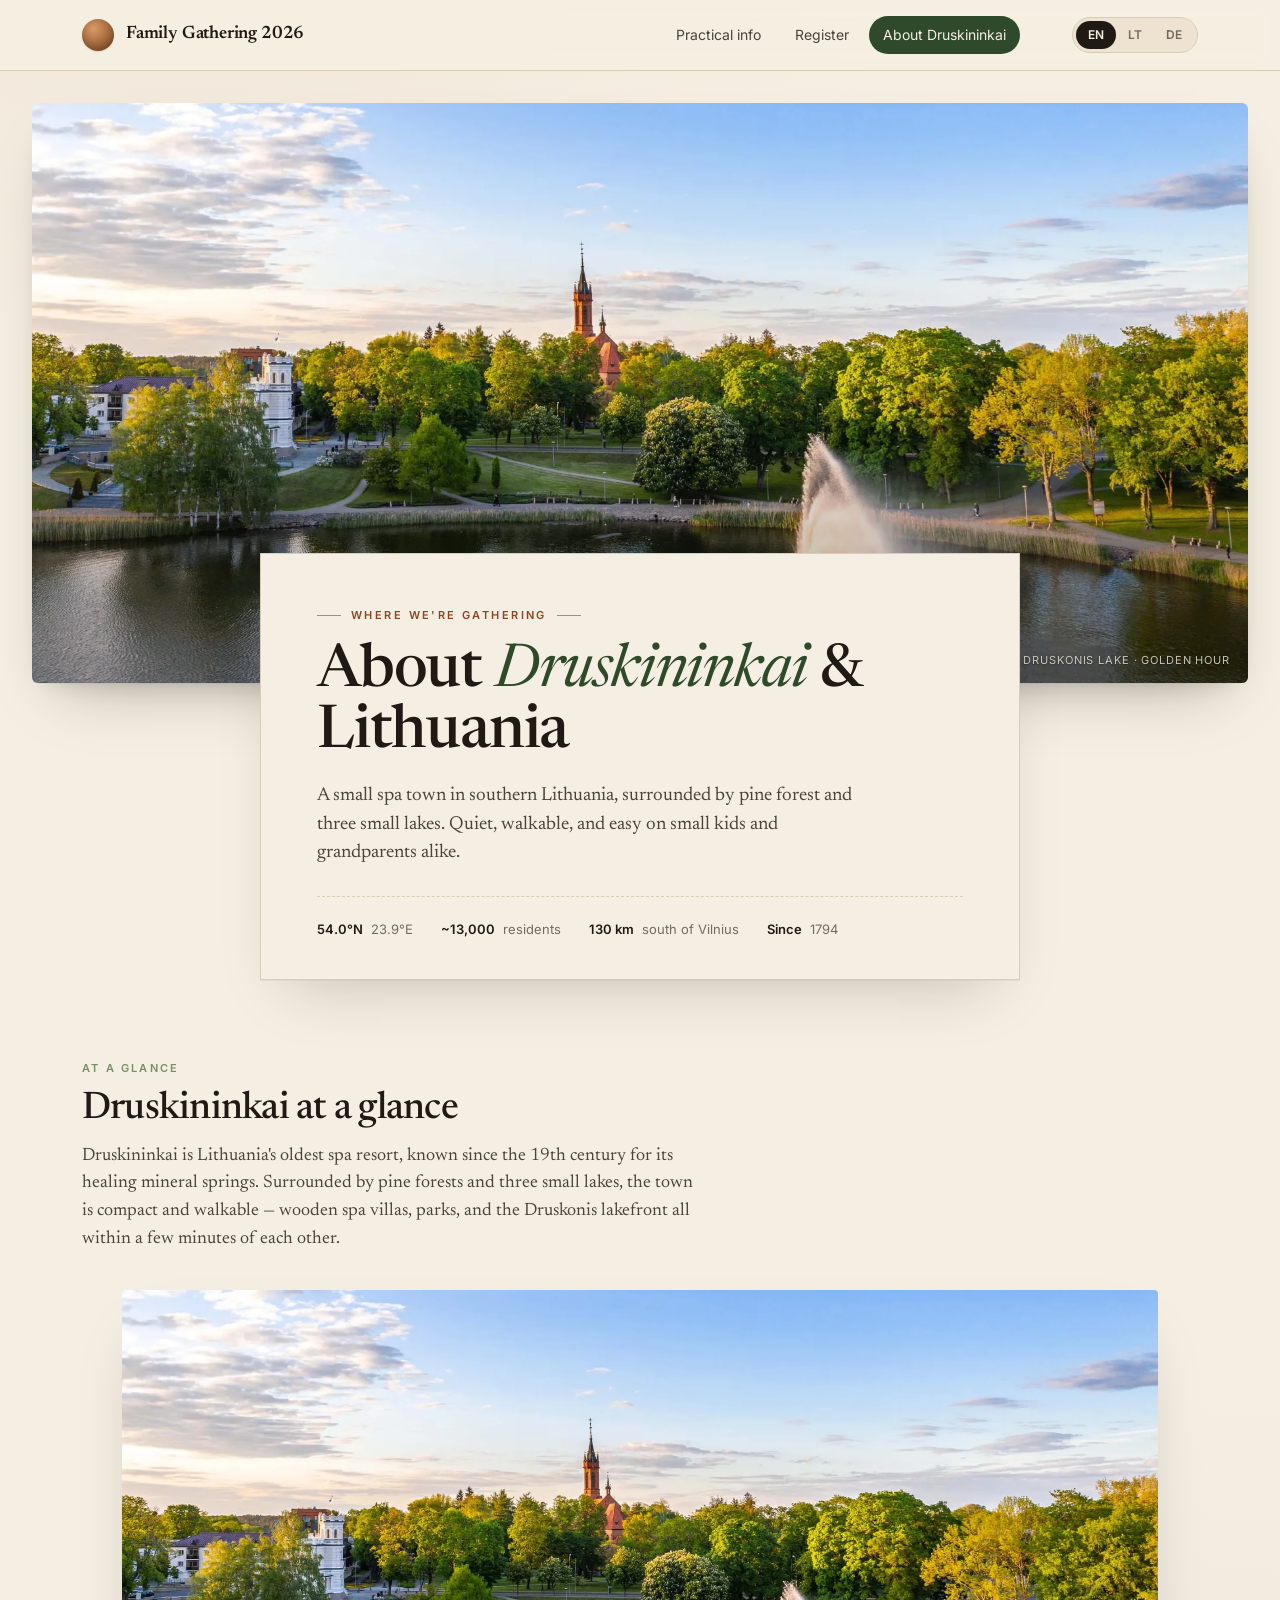
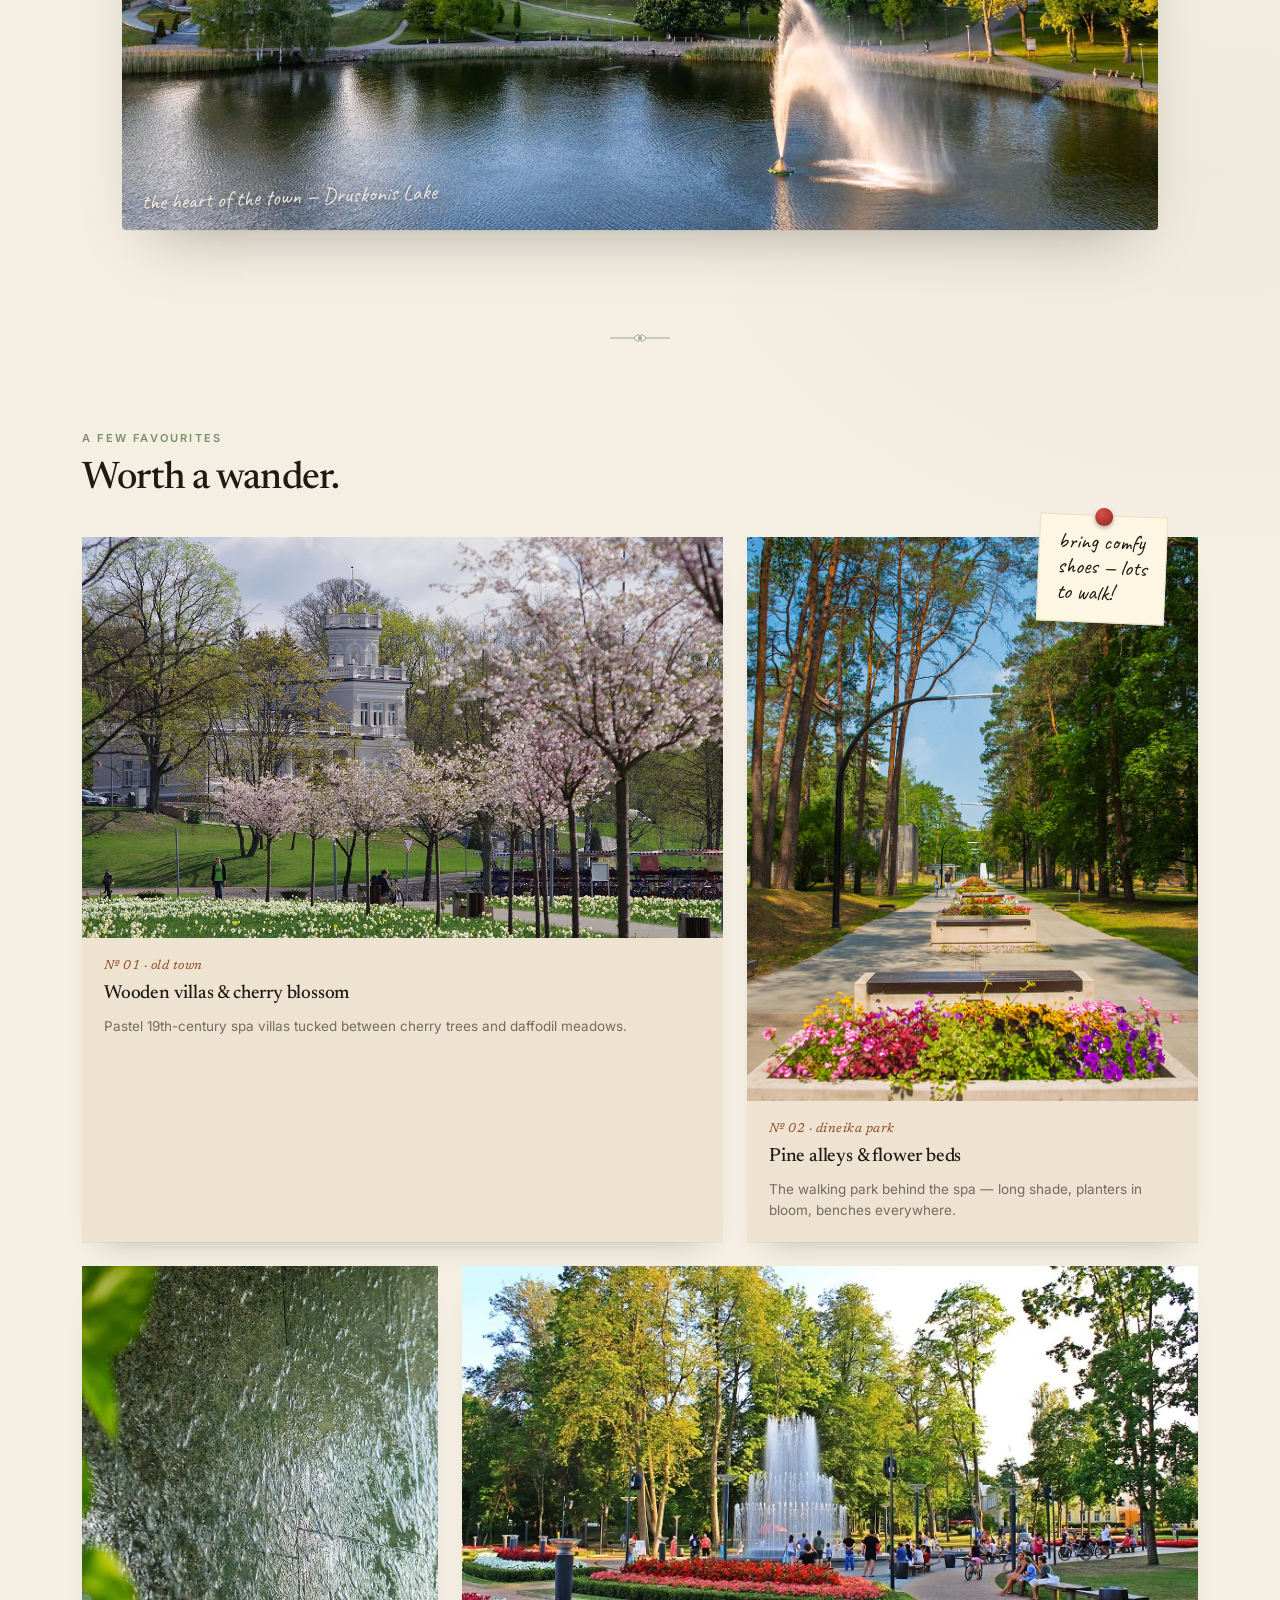
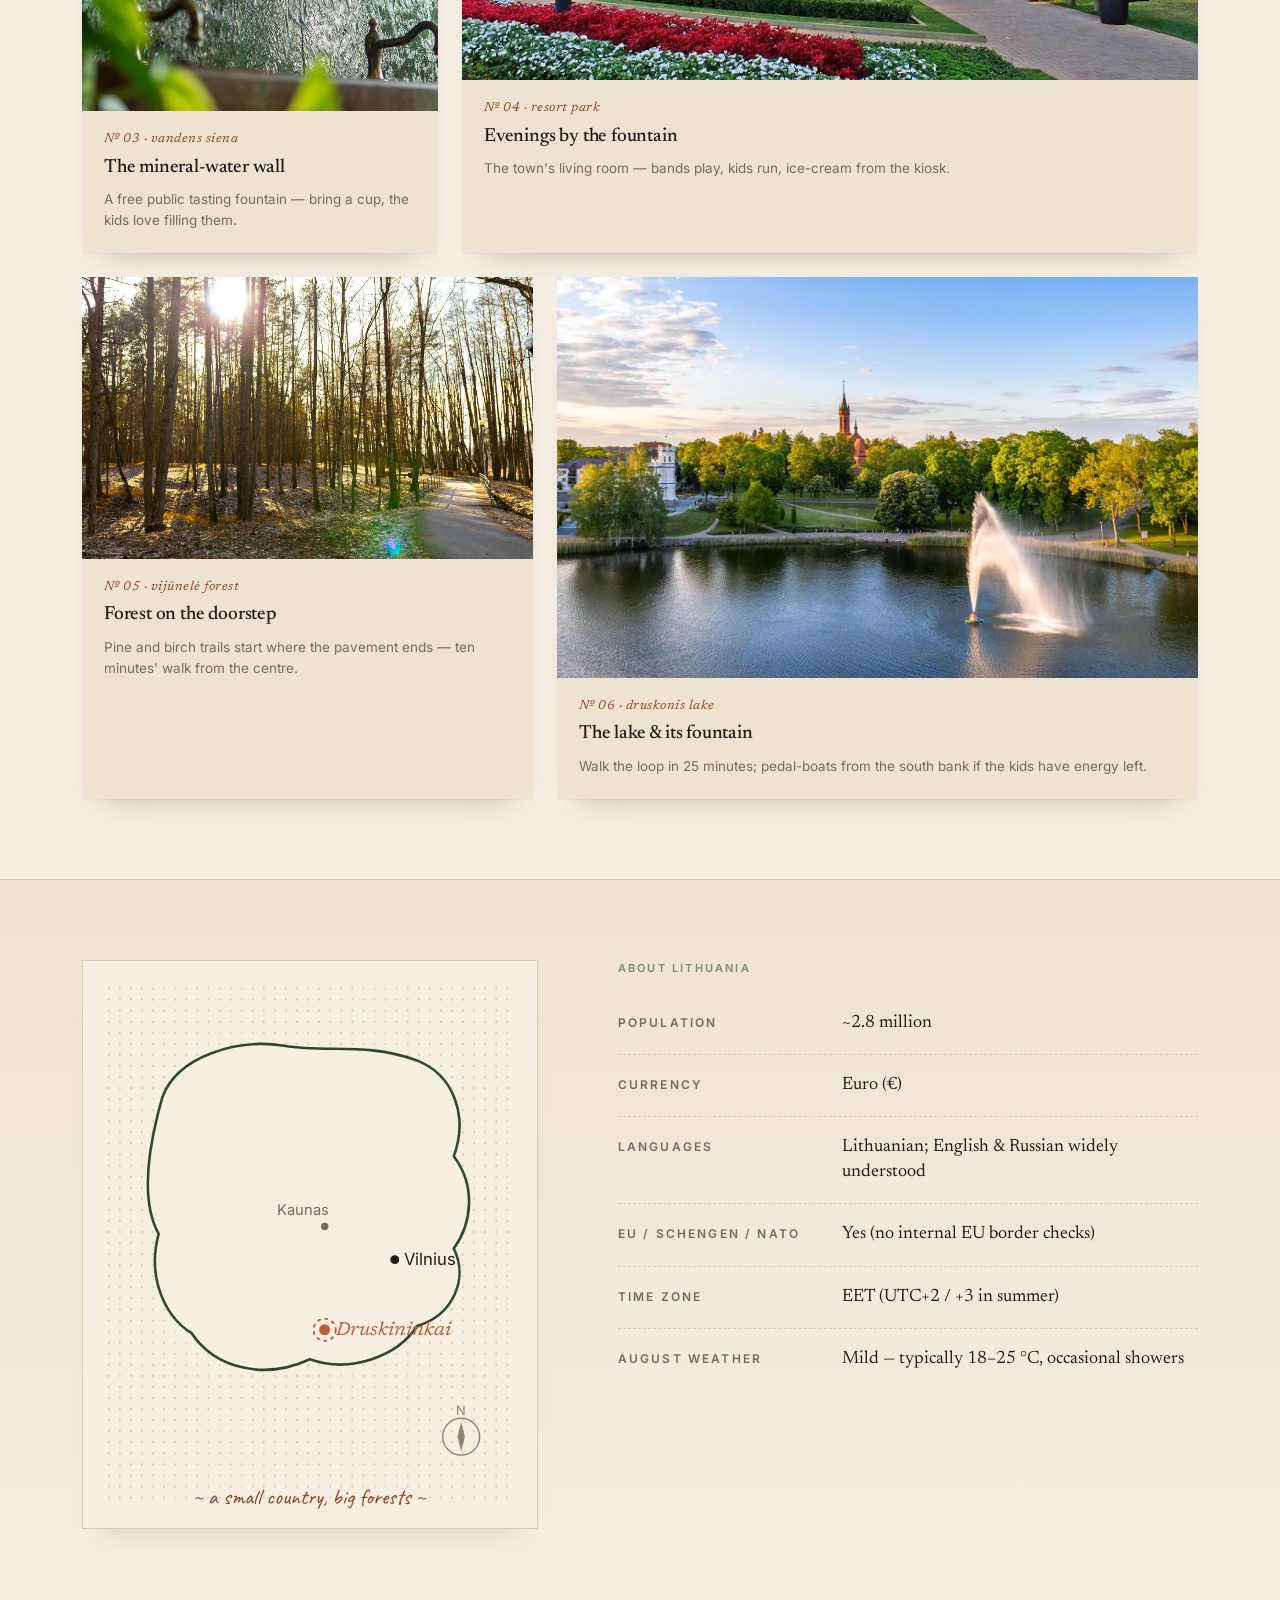
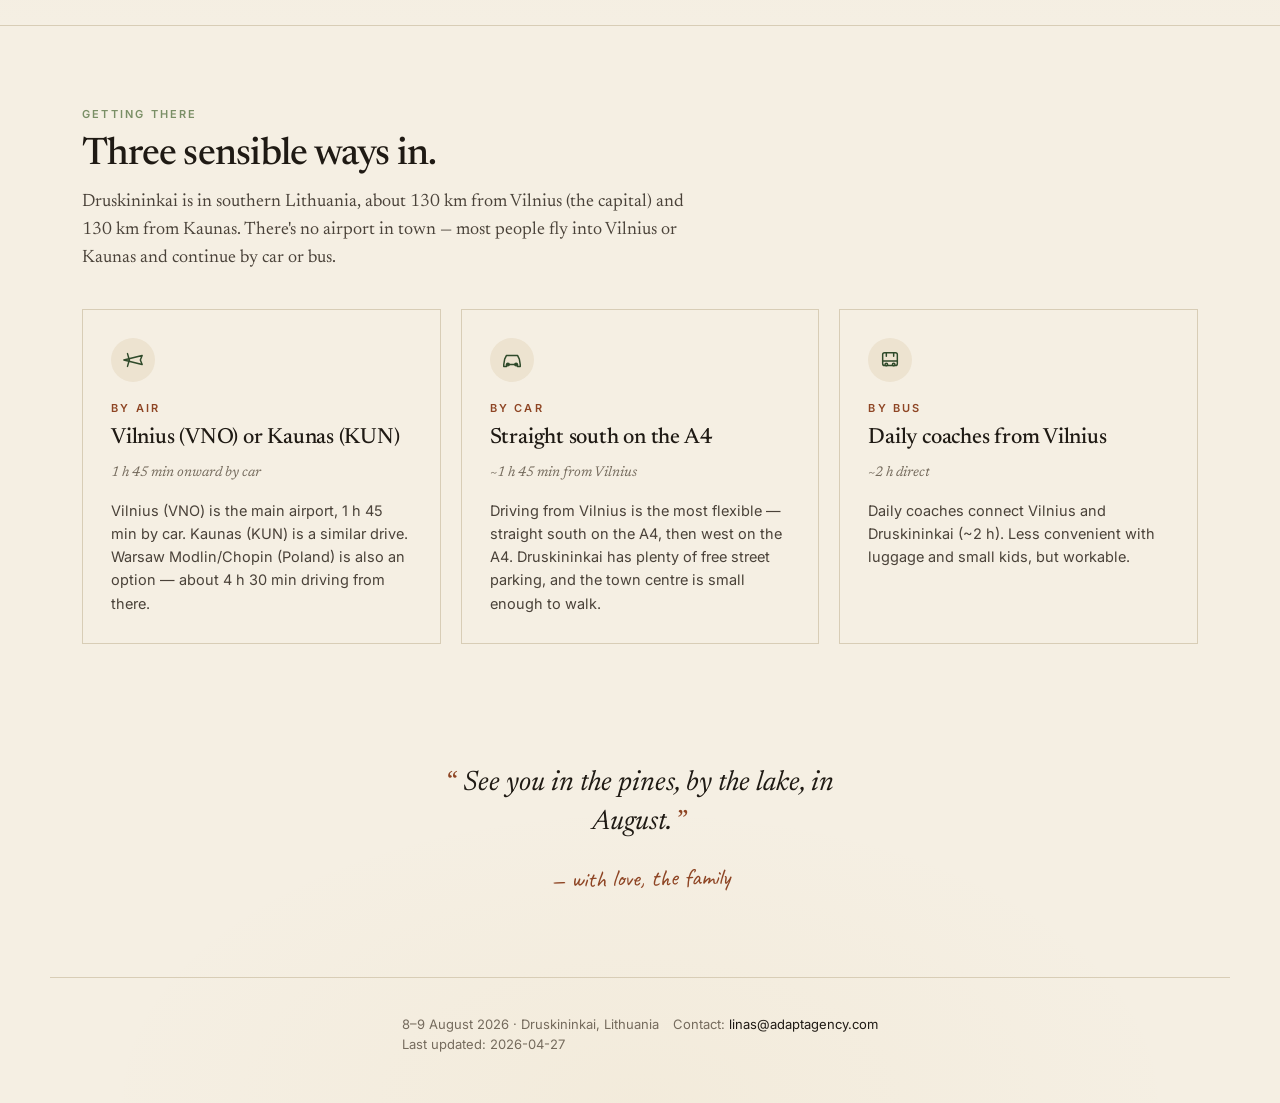
==== about.html @ 1685ef06 "Initial commit — Family Gathering 2026 site Static site for the Balke family gathering in Druskinink" ====
<!doctype html>
<html lang="en">
<head>
  <meta charset="utf-8" />
  <meta name="viewport" content="width=device-width, initial-scale=1, viewport-fit=cover" />
  <title data-i18n="about.hero.title">About Druskininkai · Family Gathering 2026</title>
  <link rel="preconnect" href="https://fonts.googleapis.com">
  <link rel="preconnect" href="https://fonts.gstatic.com" crossorigin>
  <link href="https://fonts.googleapis.com/css2?family=Newsreader:ital,opsz,wght@0,6..72,400;0,6..72,500;0,6..72,600;1,6..72,400;1,6..72,500&family=Inter:wght@400;500;600&family=Caveat:wght@500;600&display=swap" rel="stylesheet">
  <link rel="stylesheet" href="styles.css" />
  <link rel="icon" href="data:image/svg+xml,%3Csvg xmlns='http://www.w3.org/2000/svg' viewBox='0 0 32 32'%3E%3Ccircle cx='16' cy='16' r='14' fill='%23A66A3A'/%3E%3C/svg%3E" />
</head>
<body data-page="about">

<!-- ─── NAV ─── -->
<header class="nav">
  <div class="nav-inner">
    <a class="brand" href="index.html">
      <span class="brand-mark" aria-hidden="true"></span>
      <span data-i18n="brand">Family Gathering 2026</span>
    </a>
    <nav class="nav-links" aria-label="Primary">
      <a href="index.html"    data-page-link="home"     data-i18n="nav.home">Practical info</a>
      <a href="register.html" data-page-link="register" data-i18n="nav.register">Register</a>
      <a href="about.html"    data-page-link="about"    data-i18n="nav.about">About Druskininkai</a>
    </nav>
    <div class="lang" role="group" aria-label="Language">
      <button data-lang="en">EN</button>
      <button data-lang="lt">LT</button>
      <button data-lang="de">DE</button>
    </div>
  </div>
</header>

<main>

<!-- ─── HERO ─── -->
<section class="hero-visual">
  <div class="hero-photo" role="img" aria-label="Druskonis Lake at golden hour with the resort fountain.">
    <span class="hero-cred">Druskonis Lake · golden hour</span>
  </div>
  <div class="hero-card">
    <div class="eyebrow" data-i18n="about.hero.eyebrow">Where we&rsquo;re gathering</div>
    <h1 data-i18n="about.hero.title">About <em>Druskininkai</em> &amp; Lithuania</h1>
    <p class="hero-sub" data-i18n="about.hero.lead">A small spa town in southern Lithuania, surrounded by pine forest and three small lakes. Quiet, walkable, and easy on small kids and grandparents alike.</p>
    <div class="hero-meta">
      <span><b>54.0&deg;N</b> 23.9&deg;E</span>
      <span><b>~13,000</b> residents</span>
      <span><b>130&nbsp;km</b> south of Vilnius</span>
      <span><b>Since</b> 1794</span>
    </div>
  </div>
</section>

<!-- ─── AT A GLANCE ─── -->
<section class="section">
  <div class="section-head">
    <div class="kicker" data-i18n="about.glance.kicker">At a glance</div>
    <h2 data-i18n="about.druskininkai.h">Lithuania&rsquo;s oldest spa town, woven through with pine.</h2>
    <p data-i18n="about.druskininkai.l">Druskininkai is Lithuania&rsquo;s oldest spa resort &mdash; known since the 19th century for its mineral springs. The old town is full of wooden villas, the new town wraps around Druskonis Lake, and pine forest threads through everything.</p>
  </div>

  <figure class="glance-photo">
    <img src="assets/lake-fountain.webp"
         alt="Aerial view of Druskonis Lake with the central fountain and church spire at sunset."
         loading="eager" />
    <figcaption class="credit" data-i18n="about.glance.credit">the heart of the town &mdash; Druskonis Lake</figcaption>
  </figure>
</section>

<!-- decorative divider -->
<svg class="sprig" viewBox="0 0 64 24" aria-hidden="true">
  <path d="M2 12 H26"  stroke="currentColor" stroke-width="1" fill="none"/>
  <path d="M38 12 H62" stroke="currentColor" stroke-width="1" fill="none"/>
  <g transform="translate(32 12)">
    <circle r="2" fill="currentColor"/>
    <path d="M-6 0 Q-3 -5 0 -2 Q3 -5 6 0"  stroke="currentColor" stroke-width="1" fill="none"/>
    <path d="M-6 0 Q-3 5 0 2 Q3 5 6 0"     stroke="currentColor" stroke-width="1" fill="none"/>
  </g>
</svg>

<!-- ─── GALLERY ─── -->
<section class="section" style="position:relative;">
  <div class="section-head">
    <div class="kicker" data-i18n="about.gallery.kicker">A few favourites</div>
    <h2 data-i18n="about.gallery.h">Worth a wander.</h2>
  </div>

  <div style="position:relative;">
    <div class="pin-note" aria-hidden="true">
      bring comfy<br/>shoes &mdash; lots<br/>to walk!
    </div>

    <div class="gallery">

      <article class="tile t1">
        <div class="photo"><img src="assets/cherry-villa.webp" alt="Cherry blossoms in front of a 19th-century villa in spring." loading="lazy"/></div>
        <div class="meta">
          <span class="num">№&nbsp;01&nbsp;&middot; old town</span>
          <h3 data-i18n="about.t1.h">Wooden villas &amp; cherry blossom</h3>
          <p data-i18n="about.t1.p">Pastel 19th-century spa villas tucked between cherry trees and daffodil meadows.</p>
        </div>
      </article>

      <article class="tile t2">
        <div class="photo"><img src="assets/pine-path.jpg" alt="Path through Dineika park, lined with tall pines and flower planters." loading="lazy"/></div>
        <div class="meta">
          <span class="num">№&nbsp;02&nbsp;&middot; dineika park</span>
          <h3 data-i18n="about.t2.h">Pine alleys &amp; flower beds</h3>
          <p data-i18n="about.t2.p">The walking park behind the spa &mdash; long shade, planters in bloom, benches everywhere.</p>
        </div>
      </article>

      <article class="tile t3">
        <div class="photo"><img src="assets/water-wall.webp" alt="The mineral water wall — bronze taps in front of a cascading water surface." loading="lazy"/></div>
        <div class="meta">
          <span class="num">№&nbsp;03&nbsp;&middot; vandens siena</span>
          <h3 data-i18n="about.t3.h">The mineral-water wall</h3>
          <p data-i18n="about.t3.p">A free public tasting fountain &mdash; bring a cup, the kids love filling them.</p>
        </div>
      </article>

      <article class="tile t4">
        <div class="photo"><img src="assets/park-fountain.webp" alt="The resort park with people gathered around the central fountain at sunset." loading="lazy"/></div>
        <div class="meta">
          <span class="num">№&nbsp;04&nbsp;&middot; resort park</span>
          <h3 data-i18n="about.t4.h">Evenings by the fountain</h3>
          <p data-i18n="about.t4.p">The town&rsquo;s living room &mdash; bands play, kids run, ice-cream from the kiosk.</p>
        </div>
      </article>

      <article class="tile t5">
        <div class="photo"><img src="assets/winter-forest.jpg" alt="Sunlit pine forest path on a crisp morning." loading="lazy"/></div>
        <div class="meta">
          <span class="num">№&nbsp;05&nbsp;&middot; vij&umacr;nel&edot; forest</span>
          <h3 data-i18n="about.t5.h">Forest on the doorstep</h3>
          <p data-i18n="about.t5.p">Pine and birch trails start where the pavement ends &mdash; ten minutes&rsquo; walk from the centre.</p>
        </div>
      </article>

      <article class="tile t6">
        <div class="photo"><img src="assets/lake-fountain.webp" alt="Druskonis Lake fountain spray catching the late sun." loading="lazy"/></div>
        <div class="meta">
          <span class="num">№&nbsp;06&nbsp;&middot; druskonis lake</span>
          <h3 data-i18n="about.t6.h">The lake &amp; its fountain</h3>
          <p data-i18n="about.t6.p">Walk the loop in 25 minutes; pedal-boats from the south bank if the kids have energy left.</p>
        </div>
      </article>

    </div>
  </div>
</section>

<!-- ─── ABOUT LITHUANIA ─── -->
<section class="lt-band">
  <div class="section" style="padding-bottom: 96px;">
    <div class="lt-grid">

      <div class="lt-illus" aria-hidden="true">
        <svg viewBox="0 0 220 280" xmlns="http://www.w3.org/2000/svg">
          <defs>
            <pattern id="dots" x="0" y="0" width="6" height="6" patternUnits="userSpaceOnUse">
              <circle cx="1" cy="1" r="0.6" fill="#D8CDB6"/>
            </pattern>
          </defs>
          <rect x="0" y="0" width="220" height="280" fill="url(#dots)"/>
          <path d="M30 60 C 38 38, 70 28, 96 32 C 120 36, 140 30, 168 40 C 188 48, 196 70, 188 92 C 200 108, 198 128, 188 142 C 196 158, 188 178, 168 184 C 158 200, 132 210, 110 202 C 84 214, 58 206, 46 188 C 30 178, 22 156, 28 134 C 18 116, 22 88, 30 60 Z"
                fill="#F5EFE3" stroke="#2F4A2A" stroke-width="1.4" stroke-linejoin="round"/>
          <circle cx="156" cy="148" r="2.4" fill="#1F1A14"/>
          <text x="161" y="151" font-family="Inter, sans-serif" font-size="9" fill="#1F1A14">Vilnius</text>
          <circle cx="118" cy="130" r="2" fill="#756B5D"/>
          <text x="92"  y="124" font-family="Inter, sans-serif" font-size="8" fill="#756B5D">Kaunas</text>
          <circle cx="118" cy="186" r="6" fill="none" stroke="#B8643A" stroke-width="1" stroke-dasharray="2 2"/>
          <circle cx="118" cy="186" r="3" fill="#B8643A"/>
          <text x="124" y="189" font-family="Newsreader, serif" font-style="italic" font-size="10" fill="#B8643A">Druskininkai</text>
          <g transform="translate(192 244)" opacity="0.8">
            <circle r="10" fill="none" stroke="#756B5D" stroke-width="0.8"/>
            <path d="M0 -8 L2 0 L0 8 L-2 0 Z" fill="#756B5D"/>
            <text x="0" y="-12" text-anchor="middle" font-family="Inter, sans-serif" font-size="7" fill="#756B5D">N</text>
          </g>
        </svg>
        <div class="stamp-cap">~ a small country, big forests ~</div>
      </div>

      <div>
        <div class="kicker" data-i18n="about.lt.h">About Lithuania</div>
        <dl class="facts">
          <div class="fact">
            <dt data-i18n="about.lt.f1.l">Population</dt>
            <dd data-i18n="about.lt.f1.v">~2.8 million</dd>
          </div>
          <div class="fact">
            <dt data-i18n="about.lt.f2.l">Currency</dt>
            <dd data-i18n="about.lt.f2.v">Euro (€)</dd>
          </div>
          <div class="fact">
            <dt data-i18n="about.lt.f3.l">Languages</dt>
            <dd data-i18n="about.lt.f3.v">Lithuanian; English &amp; Russian widely understood</dd>
          </div>
          <div class="fact">
            <dt data-i18n="about.lt.f4.l">EU / Schengen / NATO</dt>
            <dd data-i18n="about.lt.f4.v">Yes (no internal EU border checks)</dd>
          </div>
          <div class="fact">
            <dt data-i18n="about.lt.f5.l">Time zone</dt>
            <dd data-i18n="about.lt.f5.v">EET (UTC+2 / +3 in summer)</dd>
          </div>
          <div class="fact">
            <dt data-i18n="about.lt.f6.l">August weather</dt>
            <dd data-i18n="about.lt.f6.v">Mild — typically 18–25 °C, occasional showers</dd>
          </div>
        </dl>
      </div>

    </div>
  </div>
</section>

<!-- ─── GETTING THERE ─── -->
<section class="section">
  <div class="section-head">
    <div class="kicker" data-i18n="about.getting.h">Getting there</div>
    <h2>Three sensible ways in.</h2>
    <p data-i18n="about.getting.lead">Druskininkai is in southern Lithuania, about 130 km from Vilnius and 130 km from Kaunas. There&rsquo;s no airport in town &mdash; most people fly into Vilnius or Kaunas and continue by car or bus.</p>
  </div>

  <div class="gt-cards">

    <article class="gt-card">
      <div class="ico" aria-hidden="true">
        <svg viewBox="0 0 24 24" fill="none" stroke="currentColor" stroke-width="1.6" stroke-linecap="round" stroke-linejoin="round"><path d="M2 12 L22 7 L20 12 L22 17 Z"/><path d="M8 12 L6 19"/><path d="M8 12 L6 5"/></svg>
      </div>
      <div class="lbl" data-i18n="about.getting.air">By air</div>
      <h3 data-i18n="about.getting.airH">Vilnius (VNO) or Kaunas (KUN)</h3>
      <div class="time" data-i18n="about.getting.airT">1 h 45 min onward by car</div>
      <p data-i18n="about.getting.airV">Vilnius (VNO) is the main airport. Kaunas (KUN) is a similar drive. Warsaw Modlin/Chopin (Poland) is also an option &mdash; about 4 h 30 min driving from there.</p>
    </article>

    <article class="gt-card">
      <div class="ico" aria-hidden="true">
        <svg viewBox="0 0 24 24" fill="none" stroke="currentColor" stroke-width="1.6" stroke-linecap="round" stroke-linejoin="round"><path d="M3 17 L4 11 L6 7 H18 L20 11 L21 17 V19 H18 V17 H6 V19 H3 Z"/><circle cx="7.5" cy="17" r="1.4"/><circle cx="16.5" cy="17" r="1.4"/></svg>
      </div>
      <div class="lbl" data-i18n="about.getting.car">By car</div>
      <h3 data-i18n="about.getting.carH">Straight south on the A4</h3>
      <div class="time" data-i18n="about.getting.carT">~1 h 45 min from Vilnius</div>
      <p data-i18n="about.getting.carV">Driving from Vilnius is the most flexible &mdash; straight south on the A4. Druskininkai has plenty of free street parking, and the town centre is small enough to walk.</p>
    </article>

    <article class="gt-card">
      <div class="ico" aria-hidden="true">
        <svg viewBox="0 0 24 24" fill="none" stroke="currentColor" stroke-width="1.6" stroke-linecap="round" stroke-linejoin="round"><rect x="4" y="4" width="16" height="14" rx="2"/><path d="M4 13 H20"/><circle cx="8" cy="17" r="1.4"/><circle cx="16" cy="17" r="1.4"/><path d="M8 4 V8"/><path d="M16 4 V8"/></svg>
      </div>
      <div class="lbl" data-i18n="about.getting.bus">By bus</div>
      <h3 data-i18n="about.getting.busH">Daily coaches from Vilnius</h3>
      <div class="time" data-i18n="about.getting.busT">~2 h direct</div>
      <p data-i18n="about.getting.busV">Daily coaches connect Vilnius and Druskininkai (~2 h). Less convenient with luggage and small kids, but workable &mdash; and very cheap.</p>
    </article>

  </div>
</section>

<!-- ─── CLOSE ─── -->
<section class="close">
  <p class="quote" data-i18n="close.quote">See you in the pines, by the lake, in August.</p>
  <div class="signoff" data-i18n="close.signoff">&mdash; with love, the family</div>
</section>

</main>

<footer class="site-footer">
  <div class="row">
    <div>
      <div data-i18n="footer.dates">8&ndash;9 August 2026 &middot; Druskininkai, Lithuania</div>
      <div><span data-i18n="footer.lastUpdated">Last updated</span>: <span data-build-date>2026-04-27</span></div>
    </div>
    <div>
      <span data-i18n="footer.contact">Contact</span>: <a data-organizer-email href="mailto:linas@adaptagency.com">linas@adaptagency.com</a>
    </div>
  </div>
</footer>

<script src="shared.js"></script>
</body>
</html>
---- styles.css ----
/* =========================================================
   Family Gathering 2026 — shared styles
   ========================================================= */

:root {
  --paper:       #F5EFE3;
  --paper-warm:  #EDE3D0;
  --paper-deep:  #E4D7BC;
  --ink:         #1F1A14;
  --ink-soft:    #4A4239;
  --ink-mute:    #756B5D;
  --rule:        #D8CDB6;
  --forest:      #2F4A2A;
  --forest-deep: #1F3320;
  --pine:        #7A8F66;
  --terra:       #B8643A;
  --terra-deep:  #8E4524;
  --gold:        #C9A24A;

  --serif: "Newsreader", "Iowan Old Style", Georgia, serif;
  --sans:  "Inter", -apple-system, BlinkMacSystemFont, "Segoe UI", sans-serif;
  --hand:  "Caveat", "Bradley Hand", cursive;

  --maxw:   1180px;
  --radius: 4px;
  --shadow: 0 1px 0 rgba(0,0,0,.04), 0 18px 30px -22px rgba(31,26,20,.25);
}

/* ─── Base ─────────────────────────────────────────────── */
* { box-sizing: border-box; }
html, body { margin: 0; padding: 0; }
body {
  font-family: var(--sans);
  background: var(--paper);
  color: var(--ink);
  -webkit-font-smoothing: antialiased;
  text-rendering: optimizeLegibility;
  line-height: 1.55;
  background-image:
    radial-gradient(ellipse 1200px 600px at 15% 0%,  rgba(184,100,58,.05), transparent 60%),
    radial-gradient(ellipse 1000px 700px at 95% 30%, rgba(122,143,102,.06), transparent 55%),
    radial-gradient(ellipse 900px  500px at 50% 100%,rgba(201,162,74,.05),  transparent 60%);
}
img { display: block; max-width: 100%; }
a { color: var(--forest); text-decoration: none; }
a:hover { text-decoration: underline; color: var(--forest-deep); }
h1, h2, h3, h4 {
  font-family: var(--serif);
  font-weight: 600; color: var(--ink);
  letter-spacing: -0.01em; margin: 0;
}
h1 { font-size: clamp(32px, 4.5vw, 56px); line-height: 1.05; }
h2 { font-size: clamp(24px, 3vw, 38px);   line-height: 1.1;  }
h3 { font-size: 1.15rem; }
p  { margin: 0 0 1em; }

.container { max-width: var(--maxw); margin: 0 auto; padding: 0 32px; }
.muted  { color: var(--ink-mute); }
.center { text-align: center; }
.hidden { display: none !important; }

/* ─── Nav / Header ──────────────────────────────────────── */
.nav {
  position: sticky; top: 0; z-index: 50;
  background: rgba(245, 239, 227, 0.88);
  backdrop-filter: saturate(140%) blur(10px);
  -webkit-backdrop-filter: saturate(140%) blur(10px);
  border-bottom: 1px solid var(--rule);
}
.nav-inner {
  max-width: var(--maxw); margin: 0 auto;
  display: flex; align-items: center; gap: 28px;
  padding: 16px 32px;
}
.brand {
  display: flex; align-items: center; gap: 12px;
  font-family: var(--serif); font-weight: 600; font-size: 18px;
  color: var(--ink); text-decoration: none;
  letter-spacing: -0.01em; white-space: nowrap; flex-shrink: 0;
}
.brand:hover { text-decoration: none; color: var(--ink); }
.brand-mark {
  width: 32px; height: 32px; border-radius: 50%; flex-shrink: 0;
  background: radial-gradient(circle at 35% 30%, #D89968 0%, #A66A3A 55%, #6E4220 100%);
  box-shadow: inset 0 -4px 8px rgba(0,0,0,.18), 0 1px 2px rgba(0,0,0,.1);
}
.nav-links {
  display: flex; align-items: center; gap: 6px;
  margin-left: auto; margin-right: 24px;
  flex-wrap: wrap;
}
.nav-links a {
  font-size: 14px; color: var(--ink-soft); text-decoration: none;
  padding: 8px 14px; border-radius: 999px;
  transition: color 120ms, background 120ms;
}
.nav-links a:hover { color: var(--ink); background: var(--paper-warm); text-decoration: none; }
.nav-links a.active { background: var(--forest); color: #F5EFE3; }
.nav-links a.active:hover { background: var(--forest-deep); }

.lang {
  display: inline-flex; align-items: center;
  background: var(--paper-warm); border: 1px solid var(--rule);
  border-radius: 999px; padding: 3px;
  font-size: 12px; font-weight: 500;
}
.lang button {
  border: 0; background: transparent; padding: 5px 12px;
  border-radius: 999px; cursor: pointer; color: var(--ink-mute);
  font: inherit; font-weight: 600;
}
.lang button.on { background: var(--ink); color: var(--paper); }

/* ─── Hero (text, used on all pages except about) ───────── */
.hero {
  padding: 60px 32px 52px;
  border-bottom: 1px solid var(--rule);
}
.hero .hero-inner { max-width: var(--maxw); margin: 0 auto; }
.hero h1 {
  font-weight: 500; letter-spacing: -0.02em;
  margin-bottom: 18px; font-size: clamp(36px, 5vw, 60px);
}
.hero h1 em { font-style: italic; color: var(--forest); font-weight: 400; }
.hero .lead {
  font-family: var(--serif); font-size: 19px; line-height: 1.55;
  color: var(--ink-soft); max-width: 56ch; margin: 0 0 1.4em;
}
.hero .meta {
  display: flex; flex-wrap: wrap; gap: 18px; margin-bottom: 1.5em;
  font-size: 13px; color: var(--ink-mute);
}
.hero .meta strong, .hero .meta b { color: var(--ink); font-weight: 600; }

/* ─── About: photo-hero ─────────────────────────────────── */
.hero-visual {
  position: relative;
  max-width: 1320px; margin: 0 auto;
  padding: 32px 32px 0;
}
.hero-photo {
  position: relative; height: clamp(340px, 52vw, 580px);
  border-radius: 6px; overflow: hidden;
  background: url("assets/lake-fountain.webp") center 35% / cover no-repeat;
  box-shadow:
    0 1px 0 rgba(0,0,0,.04),
    0 30px 60px -30px rgba(31,26,20,.35),
    0 12px 24px -16px rgba(31,26,20,.2);
}
.hero-photo::after {
  content: ""; position: absolute; inset: 0;
  background: linear-gradient(180deg, rgba(31,26,20,0) 40%, rgba(31,26,20,.35) 100%);
}
.hero-cred {
  position: absolute; right: 18px; bottom: 14px; z-index: 1;
  color: rgba(245,239,227,.78); font-size: 11px;
  letter-spacing: .08em; text-transform: uppercase;
  text-shadow: 0 1px 2px rgba(0,0,0,.4);
}
.hero-card {
  position: relative; z-index: 2;
  margin: -130px auto 0; max-width: 760px;
  background: var(--paper); padding: 44px 56px 40px;
  border: 1px solid var(--rule);
  box-shadow: 0 1px 0 rgba(0,0,0,.04), 0 30px 60px -30px rgba(31,26,20,.25);
}
.eyebrow {
  font-family: var(--sans); font-size: 11px; font-weight: 600;
  letter-spacing: .22em; text-transform: uppercase; color: var(--terra-deep);
  display: inline-flex; align-items: center; gap: 10px;
  margin-bottom: 18px;
}
.eyebrow::before, .eyebrow::after {
  content: ""; width: 24px; height: 1px; background: var(--terra-deep); opacity: .6;
}
.hero-card h1 {
  font-size: clamp(36px, 5vw, 60px);
  line-height: 1.02; font-weight: 500; letter-spacing: -0.02em;
  margin-bottom: 18px;
}
.hero-card h1 em { font-style: italic; font-weight: 400; color: var(--forest); }
.hero-sub {
  font-family: var(--serif); font-size: 19px; line-height: 1.5;
  color: var(--ink-soft); max-width: 56ch; font-weight: 400;
}
.hero-meta {
  display: flex; flex-wrap: wrap; gap: 28px;
  margin-top: 28px; padding-top: 22px;
  border-top: 1px dashed var(--rule);
  font-size: 13px; color: var(--ink-mute);
}
.hero-meta b { color: var(--ink); font-weight: 600; }
.hero-meta span { display: inline-flex; gap: 8px; align-items: baseline; }

/* ─── Kicker & Eyebrow ──────────────────────────────────── */
.kicker {
  font-family: var(--sans); font-size: 11px; font-weight: 600;
  letter-spacing: .2em; text-transform: uppercase;
  color: var(--pine); margin-bottom: 12px;
}

/* ─── Buttons ───────────────────────────────────────────── */
.btn {
  display: inline-flex; align-items: center; gap: 8px;
  padding: 12px 24px; border-radius: 999px; border: 1.5px solid transparent;
  font-weight: 600; font-size: 14px; text-decoration: none; cursor: pointer;
  transition: transform 80ms ease, background 150ms ease, color 150ms ease;
  font-family: var(--sans);
}
.btn:active { transform: translateY(1px); }
.btn:hover  { text-decoration: none; }
.btn-primary { background: var(--forest); color: #F5EFE3; }
.btn-primary:hover { background: var(--forest-deep); color: #F5EFE3; }
.btn-accent  { background: var(--terra);  color: #F5EFE3; }
.btn-accent:hover  { background: var(--terra-deep); color: #F5EFE3; }
.btn-ghost {
  background: transparent; color: var(--ink); border-color: var(--rule);
}
.btn-ghost:hover { background: var(--paper-warm); }
.btn-sm { padding: 8px 16px; font-size: 13px; }

/* ─── Section containers ────────────────────────────────── */
.section {
  max-width: var(--maxw); margin: 0 auto;
  padding: 80px 32px;
}
.section + .section { padding-top: 0; }
.section-head { max-width: 720px; margin-bottom: 36px; }
.section-head h2 {
  font-size: clamp(26px, 3.2vw, 38px);
  line-height: 1.1; letter-spacing: -0.02em;
  font-weight: 500; margin-bottom: 12px;
}
.section-head p {
  font-family: var(--serif);
  font-size: 18px; line-height: 1.55; color: var(--ink-soft);
  margin: 0; max-width: 62ch;
}

/* legacy .block wrapper (non-about pages) */
section.block { padding: 56px 0; }
section.block + section.block { border-top: 1px solid var(--rule); }

/* ─── Cards ─────────────────────────────────────────────── */
.card {
  background: var(--paper); border: 1px solid var(--rule);
  border-radius: var(--radius); padding: 24px;
  box-shadow: var(--shadow);
}
.card .label {
  font-family: var(--sans); font-size: 11px; font-weight: 600;
  letter-spacing: .16em; text-transform: uppercase;
  color: var(--ink-mute); margin-bottom: 8px;
}
.card .value { font-family: var(--serif); font-size: 1.1rem; font-weight: 500; }

/* ─── Grids ─────────────────────────────────────────────── */
.grid { display: grid; gap: 18px; }
.grid.cols-2 { grid-template-columns: repeat(2, 1fr); }
.grid.cols-3 { grid-template-columns: repeat(3, 1fr); }
.grid.cols-4 { grid-template-columns: repeat(4, 1fr); }
@media (max-width: 760px) {
  .grid.cols-2, .grid.cols-3, .grid.cols-4 { grid-template-columns: 1fr; }
}

/* ─── Together list (home) ──────────────────────────────── */
ul.together {
  list-style: none; padding: 0; margin: 0;
  display: grid; grid-template-columns: repeat(2, 1fr); gap: 14px 28px;
}
ul.together li {
  position: relative; padding-left: 26px; line-height: 1.5;
  font-size: 15px; color: var(--ink-soft);
}
ul.together li::before {
  content: ""; position: absolute; left: 0; top: .55em;
  width: 10px; height: 10px; border-radius: 2px;
  background: var(--terra); opacity: .85;
}
@media (max-width: 700px) { ul.together { grid-template-columns: 1fr; } }

/* ─── Forms ─────────────────────────────────────────────── */
.form-note {
  background: var(--paper-warm); border-left: 4px solid var(--forest);
  padding: 14px 18px; border-radius: var(--radius); margin-bottom: 28px;
  color: var(--ink-soft); font-size: .98rem;
}
.form-section {
  background: var(--paper); border: 1px solid var(--rule);
  border-radius: var(--radius); padding: 24px; margin-bottom: 18px;
  box-shadow: var(--shadow);
}
.form-section h2 { margin-top: 0; font-size: 1.15rem; font-weight: 600; letter-spacing: -0.01em; }
.form-row { display: grid; gap: 14px; grid-template-columns: 1fr 1fr; }
.form-row.full  { grid-template-columns: 1fr; }
.form-row.three { grid-template-columns: repeat(3, 1fr); }
@media (max-width: 760px) { .form-row, .form-row.three { grid-template-columns: 1fr; } }
.field { display: flex; flex-direction: column; gap: 6px; }
.field label { font-size: .9rem; font-weight: 600; color: var(--ink); }
.field .hint  { font-size: .82rem; color: var(--ink-mute); }
.req { color: var(--terra-deep); }

.input, .select, .textarea {
  width: 100%; font: inherit; color: var(--ink);
  background: var(--paper-warm); border: 1px solid var(--rule);
  border-radius: var(--radius); padding: 10px 12px;
  transition: border-color .15s ease, box-shadow .15s ease;
}
.input:focus, .select:focus, .textarea:focus {
  outline: none; border-color: var(--forest);
  box-shadow: 0 0 0 3px rgba(47,74,42,.15);
}
.textarea { min-height: 100px; resize: vertical; }

.checkbox-grid, .radio-grid {
  display: grid; grid-template-columns: repeat(2, 1fr); gap: 8px 16px;
}
@media (max-width: 600px) { .checkbox-grid, .radio-grid { grid-template-columns: 1fr; } }
.check, .radio {
  display: flex; align-items: flex-start; gap: 8px; padding: 8px 10px;
  border: 1px solid var(--rule); border-radius: var(--radius); cursor: pointer;
  background: var(--paper-warm);
}
.check:hover, .radio:hover { background: var(--paper-deep); }
.check input, .radio input { margin-top: 3px; }
.check span,  .radio span  { font-size: .94rem; }
.consent {
  display: flex; gap: 10px; align-items: flex-start;
  padding: 14px 16px; background: var(--paper-warm);
  border-radius: var(--radius); font-size: .9rem;
}
.form-message {
  padding: 14px 16px; border-radius: var(--radius);
  margin-top: 16px; font-size: .95rem; display: none;
}
.form-message.success  { display: block; background: #e4edda; color: #1F3320; }
.form-message.fallback { display: block; background: var(--paper-warm); color: var(--ink-soft); border: 1px solid var(--rule); }
.form-message.error    { display: block; background: #f0ddd6; color: var(--terra-deep); }
.form-actions { display: flex; gap: 10px; align-items: center; flex-wrap: wrap; margin-top: 8px; }

/* ─── About: glance photo ───────────────────────────────── */
.glance-photo {
  margin-top: 8px; position: relative;
  border-radius: 4px; overflow: hidden;
  box-shadow: 0 30px 60px -30px rgba(31,26,20,.35), 0 1px 0 rgba(0,0,0,.04);
}
.glance-photo img { width: 100%; height: 540px; object-fit: cover; }
.glance-photo .credit {
  position: absolute; left: 20px; bottom: 16px;
  color: rgba(245,239,227,.92);
  font-family: var(--hand); font-size: 22px;
  text-shadow: 0 2px 6px rgba(0,0,0,.4);
  transform: rotate(-2deg);
}

/* ─── About: magazine gallery ───────────────────────────── */
.gallery {
  display: grid; grid-template-columns: repeat(12, 1fr); gap: 24px;
}
.tile {
  position: relative; overflow: hidden; background: var(--paper-warm);
  box-shadow: 0 1px 0 rgba(0,0,0,.04), 0 18px 30px -22px rgba(31,26,20,.3);
  transition: transform 280ms ease, box-shadow 280ms ease;
}
.tile:hover {
  transform: translateY(-3px);
  box-shadow: 0 1px 0 rgba(0,0,0,.04), 0 28px 40px -22px rgba(31,26,20,.35);
}
.tile .photo { position: relative; overflow: hidden; background: var(--paper-deep); }
.tile .photo img {
  width: 100%; height: 100%; object-fit: cover;
  transition: transform 600ms ease;
}
.tile:hover .photo img { transform: scale(1.03); }
.tile .meta {
  padding: 18px 22px 22px;
  display: flex; flex-direction: column; gap: 6px;
}
.tile .meta .num {
  font-family: var(--serif); font-style: italic;
  font-size: 13px; color: var(--terra-deep); letter-spacing: .04em;
}
.tile .meta h3 { font-size: 19px; line-height: 1.25; font-weight: 500; letter-spacing: -0.01em; }
.tile .meta p  { margin: 4px 0 0; font-size: 13.5px; line-height: 1.55; color: var(--ink-mute); }

.t1 { grid-column: span 7; } .t1 .photo { aspect-ratio: 16/10; }
.t2 { grid-column: span 5; } .t2 .photo { aspect-ratio: 4/5; }
.t3 { grid-column: span 4; } .t3 .photo { aspect-ratio: 4/5; }
.t4 { grid-column: span 8; } .t4 .photo { aspect-ratio: 16/9; }
.t5 { grid-column: span 5; } .t5 .photo { aspect-ratio: 16/10; }
.t6 { grid-column: span 7; } .t6 .photo { aspect-ratio: 16/10; }

.pin-note {
  position: absolute; z-index: 5; top: -22px; right: 32px;
  background: #FCF6E3; color: var(--ink); font-family: var(--hand);
  font-size: 22px; line-height: 1.15; padding: 14px 18px 16px;
  transform: rotate(2.4deg);
  box-shadow: 0 1px 0 rgba(0,0,0,.04), 0 20px 30px -16px rgba(31,26,20,.3);
  border: 1px solid #ECE0BC; max-width: 220px;
}
.pin-note::before {
  content: ""; position: absolute; left: 50%; top: -8px;
  width: 18px; height: 18px; border-radius: 50%;
  background: radial-gradient(circle at 35% 30%, #D6504A, #8C2620);
  transform: translateX(-50%); box-shadow: 0 2px 4px rgba(0,0,0,.3);
}

/* ─── About: Lithuania band ─────────────────────────────── */
.lt-band {
  background: linear-gradient(180deg, var(--paper-warm) 0%, var(--paper) 100%);
  border-top: 1px solid var(--rule); border-bottom: 1px solid var(--rule);
}
.lt-grid {
  display: grid; grid-template-columns: 1.1fr 1.4fr;
  gap: 80px; align-items: start;
}
.lt-illus {
  position: relative; aspect-ratio: 4/5;
  background: var(--paper); border: 1px solid var(--rule); padding: 24px;
  box-shadow: 0 18px 30px -24px rgba(31,26,20,.25);
}
.lt-illus svg { width: 100%; height: 100%; display: block; }
.stamp-cap {
  position: absolute; bottom: 14px; left: 50%;
  transform: translateX(-50%);
  font-family: var(--hand); font-size: 22px;
  color: var(--terra-deep); white-space: nowrap;
}
.facts { display: grid; gap: 0; }
.fact {
  display: grid; grid-template-columns: 200px 1fr;
  gap: 24px; padding: 18px 0;
  border-bottom: 1px dashed var(--rule); align-items: baseline;
}
.fact:last-child { border-bottom: 0; }
.fact dt {
  font-family: var(--sans); font-size: 12px; font-weight: 600;
  letter-spacing: .18em; text-transform: uppercase; color: var(--ink-mute);
}
.fact dd {
  margin: 0; font-family: var(--serif); font-size: 18px; color: var(--ink); line-height: 1.4;
}
.fact dd em { font-style: italic; color: var(--ink-mute); font-size: 15px; }

/* ─── About: getting there ──────────────────────────────── */
.gt-cards {
  display: grid; grid-template-columns: repeat(3, 1fr); gap: 20px; margin-top: 36px;
}
.gt-card {
  background: var(--paper); border: 1px solid var(--rule); padding: 28px;
  transition: border-color 200ms, transform 200ms;
}
.gt-card:hover { border-color: var(--forest); transform: translateY(-2px); }
.gt-card .ico {
  width: 44px; height: 44px; display: grid; place-items: center;
  color: var(--forest); background: var(--paper-warm); border-radius: 50%; margin-bottom: 18px;
}
.gt-card .ico svg { width: 22px; height: 22px; }
.gt-card .lbl {
  font-family: var(--sans); font-size: 11px; font-weight: 600;
  letter-spacing: .2em; text-transform: uppercase;
  color: var(--terra-deep); margin-bottom: 4px;
}
.gt-card h3 {
  font-size: 22px; font-weight: 500; letter-spacing: -0.01em; margin-bottom: 8px;
}
.gt-card .time {
  font-family: var(--serif); font-style: italic;
  color: var(--ink-mute); font-size: 14px; margin-bottom: 14px;
}
.gt-card p { margin: 0; font-size: 14.5px; line-height: 1.6; color: var(--ink-soft); }

/* ─── Sprig / decorative divider ───────────────────────── */
.sprig { display: block; margin: 0 auto; width: 64px; height: 24px; color: var(--pine); opacity: .7; }

/* ─── About: closing ────────────────────────────────────── */
.close { max-width: 880px; margin: 0 auto; padding: 40px 32px 0; text-align: center; }
.close .quote {
  font-family: var(--serif); font-style: italic;
  font-size: clamp(22px, 2.4vw, 28px); line-height: 1.4; color: var(--ink);
  max-width: 30ch; margin: 0 auto;
}
.close .quote::before { content: "\201C\00A0"; color: var(--terra-deep); font-style: normal; }
.close .quote::after  { content: "\00A0\201D"; color: var(--terra-deep); font-style: normal; }
.close .signoff {
  font-family: var(--hand); font-size: 24px;
  color: var(--terra-deep); margin-top: 18px;
  transform: rotate(-1deg); display: inline-block;
}

/* ─── Family map ────────────────────────────────────────── */
.map-wrap {
  position: relative; background: var(--paper);
  border: 1px solid var(--rule); padding: 18px;
  box-shadow: var(--shadow); overflow: hidden;
}
.map-stage {
  position: relative; aspect-ratio: 4 / 3; max-width: 100%;
  margin: 0 auto;
  background: linear-gradient(180deg, #eef2e6 0%, #e6ede0 100%);
  overflow: hidden;
}
.map-stage svg.map-bg { position: absolute; inset: 0; width: 100%; height: 100%; }
.map-pin {
  position: absolute; transform: translate(-50%, -100%);
  display: flex; flex-direction: column; align-items: center;
  pointer-events: none;
}
.map-pin .pin-dot {
  width: 16px; height: 16px; border-radius: 50%;
  background: var(--terra); border: 2px solid #fff;
  box-shadow: 0 1px 4px rgba(0,0,0,.3);
}
.map-pin .pin-dot.dest { width: 22px; height: 22px; background: var(--forest); }
.map-pin .pin-label {
  background: rgba(255,255,255,.92); border: 1px solid var(--rule);
  border-radius: 4px; padding: 2px 8px; font-size: .75rem;
  margin-top: 4px; white-space: nowrap; color: var(--ink);
}
.map-pin.dest .pin-label { font-weight: 700; }
.map-legend {
  display: flex; gap: 18px; flex-wrap: wrap;
  margin-top: 14px; font-size: .85rem; color: var(--ink-mute);
}
.map-legend .swatch {
  display: inline-block; width: 12px; height: 12px;
  border-radius: 50%; margin-right: 6px; vertical-align: middle;
}
.map-legend .sw-dest { background: var(--forest); }
.map-legend .sw-fam  { background: var(--terra); }
.family-list {
  margin-top: 36px;
  display: grid; grid-template-columns: repeat(3, 1fr); gap: 14px;
}
@media (max-width: 900px) { .family-list { grid-template-columns: repeat(2, 1fr); } }
@media (max-width: 560px) { .family-list { grid-template-columns: 1fr; } }
.family-card {
  border: 1px solid var(--rule); background: var(--paper); padding: 12px 14px; font-size: .92rem;
}
.family-card .who   { font-weight: 600; }
.family-card .where { color: var(--ink-mute); font-size: .85rem; }

/* ─── Organizer view ────────────────────────────────────── */
.metric-grid {
  display: grid; grid-template-columns: repeat(4, 1fr); gap: 12px; margin: 16px 0 24px;
}
@media (max-width: 760px) { .metric-grid { grid-template-columns: repeat(2, 1fr); } }
.metric { background: var(--paper); border: 1px solid var(--rule); padding: 14px; }
.metric .n {
  font-family: var(--serif); font-size: 1.6rem; font-weight: 700;
  line-height: 1; color: var(--forest);
}
.metric .l { font-size: .8rem; color: var(--ink-mute); margin-top: 4px; }
table.responses {
  width: 100%; border-collapse: collapse; font-size: .82rem;
  background: var(--paper); border: 1px solid var(--rule); overflow: hidden;
}
table.responses th, table.responses td {
  text-align: left; padding: 8px 10px; border-bottom: 1px solid var(--rule); vertical-align: top;
}
table.responses th { background: var(--paper-warm); font-weight: 600; }
.scroll-x { overflow-x: auto; }

/* ─── Footer ────────────────────────────────────────────── */
footer, .site-footer {
  margin-top: 80px; padding: 36px 32px 48px;
  border-top: 1px solid var(--rule);
  color: var(--ink-mute); font-size: 13px;
}
footer {
  display: flex; justify-content: space-between; align-items: baseline;
  gap: 14px; flex-wrap: wrap;
  max-width: var(--maxw); margin-left: auto; margin-right: auto;
}
footer a, .site-footer a { color: var(--ink); text-decoration: none; }
footer a:hover { text-decoration: underline; }
.site-footer .row {
  max-width: var(--maxw); margin: 0 auto;
  display: flex; justify-content: space-between; gap: 14px; flex-wrap: wrap;
}

/* ─── Soft hero (no photo) ──────────────────────────────── */
.hero-soft {
  background:
    radial-gradient(ellipse 1100px 500px at 80% 60%, rgba(184,100,58,.10), transparent 65%),
    radial-gradient(ellipse 900px 600px at 10% 30%, rgba(122,143,102,.10), transparent 60%),
    var(--paper);
  border-bottom: 1px solid var(--rule);
}
.hero-soft-inner {
  max-width: var(--maxw); margin: 0 auto;
  padding: 80px 32px 88px;
}
.hero-soft h1 {
  font-size: clamp(48px, 6.5vw, 80px);
  line-height: 1.04; font-weight: 600; letter-spacing: -0.02em;
  margin-bottom: 22px; max-width: 20ch;
}
.hero-soft h1 em { font-style: italic; font-weight: 400; color: var(--forest); }
.hero-soft .lede {
  font-family: var(--serif);
  font-size: 19px; line-height: 1.55; color: var(--ink-soft);
  max-width: 56ch; margin: 0 0 28px;
}
.hero-soft .meta {
  display: flex; flex-wrap: wrap; gap: 32px;
  padding-top: 22px; border-top: 1px dashed var(--rule);
  font-size: 14px; color: var(--ink-mute);
  font-family: var(--serif);
}
.hero-soft .meta b {
  color: var(--ink); font-family: var(--sans); font-weight: 600;
  font-size: 12px; letter-spacing: .18em; text-transform: uppercase;
  margin-right: 10px;
}

/* ─── Essentials grid (home) ────────────────────────────── */
.essentials {
  display: grid; grid-template-columns: repeat(4, 1fr); gap: 20px;
  margin-top: 32px;
}
.essential-card {
  background: var(--paper); border: 1px solid var(--rule);
  padding: 22px 22px 24px;
  display: flex; flex-direction: column; gap: 6px;
  transition: border-color 200ms, transform 200ms;
}
.essential-card:hover { border-color: var(--forest); transform: translateY(-2px); }
.essential-card .lbl {
  font-family: var(--sans); font-size: 10.5px; font-weight: 600;
  letter-spacing: .22em; text-transform: uppercase;
  color: var(--terra-deep); margin-bottom: 6px;
}
.essential-card .val {
  font-family: var(--serif); font-size: 18px; line-height: 1.35;
  color: var(--ink); font-weight: 500;
}
.essential-card .val a {
  color: var(--forest); text-decoration: none;
  border-bottom: 1px solid rgba(47,74,42,.3);
}
.essential-card .val a:hover { color: var(--forest-deep); }

/* ─── Do-list (home activities) ─────────────────────────── */
.do-list {
  display: grid; grid-template-columns: 1fr 1fr;
  column-gap: 56px; row-gap: 18px;
  margin: 28px 0 0; padding: 0; list-style: none;
}
.do-list li {
  display: grid; grid-template-columns: 14px 1fr; gap: 16px;
  font-family: var(--serif); font-size: 17px; line-height: 1.45;
  color: var(--ink); align-items: start; padding: 4px 0;
}
.do-list li::before {
  content: ""; width: 10px; height: 10px;
  background: var(--terra); margin-top: 9px;
  transform: rotate(45deg);
}
.cta-row { display: flex; justify-content: center; padding: 48px 0 0; }

/* ─── Soft band (alt background) ────────────────────────── */
.soft-band {
  background: linear-gradient(180deg, var(--paper-warm), var(--paper));
  border-top: 1px solid var(--rule); border-bottom: 1px solid var(--rule);
}

/* ─── Extra button variants ─────────────────────────────── */
.btn-terra { background: var(--terra); color: var(--paper); }
.btn-terra:hover { background: var(--terra-deep); color: var(--paper); }
.btn-large { padding: 16px 32px; font-size: 15px; }

/* ─── Register: form shell & fieldsets ──────────────────── */
.form-shell {
  max-width: 820px; margin: 0 auto;
  padding: 40px 32px 80px;
}
.notice {
  background: #F2EAD3; border: 1px solid var(--rule);
  padding: 16px 20px;
  font-family: var(--serif); font-size: 15px; color: var(--ink-soft);
  line-height: 1.5; margin-bottom: 28px;
}
.notice b { color: var(--ink); }
.fieldset {
  background: var(--paper); border: 1px solid var(--rule);
  padding: 28px 32px 32px; margin-bottom: 18px;
}
.fieldset h3 {
  font-family: var(--serif); font-size: 22px; font-weight: 500;
  letter-spacing: -0.01em; margin: 0 0 4px;
}
.fieldset .hint {
  font-family: var(--serif); font-size: 14px; color: var(--ink-mute);
  margin: 0 0 22px;
}
.form-row-2 { display: grid; grid-template-columns: 1fr 1fr; gap: 18px 20px; margin-bottom: 18px; }
.form-row-3 { display: grid; grid-template-columns: 1fr 1fr 1fr; gap: 18px 20px; margin-bottom: 18px; }
.form-row-1 { display: grid; grid-template-columns: 1fr; margin-bottom: 18px; }

/* Form inputs (scoped to .form-shell) */
.form-shell input[type="text"],
.form-shell input[type="email"],
.form-shell input[type="tel"],
.form-shell input[type="date"],
.form-shell input[type="time"],
.form-shell select,
.form-shell textarea {
  font: inherit; font-size: 15px;
  background: var(--paper); color: var(--ink);
  border: 1px solid var(--rule); border-radius: 4px;
  padding: 11px 14px; width: 100%;
  transition: border-color 160ms, box-shadow 160ms;
}
.form-shell input::placeholder,
.form-shell textarea::placeholder { color: var(--ink-mute); opacity: .65; }
.form-shell input:focus,
.form-shell select:focus,
.form-shell textarea:focus {
  outline: none; border-color: var(--forest);
  box-shadow: 0 0 0 3px rgba(47,74,42,.12);
}
.form-shell textarea { min-height: 110px; resize: vertical; }
.form-shell select {
  appearance: none; -webkit-appearance: none;
  background-image:
    linear-gradient(45deg, transparent 50%, var(--ink-mute) 50%),
    linear-gradient(135deg, var(--ink-mute) 50%, transparent 50%);
  background-position: calc(100% - 18px) 50%, calc(100% - 13px) 50%;
  background-size: 5px 5px, 5px 5px; background-repeat: no-repeat;
  padding-right: 36px;
}
.form-shell .field { display: flex; flex-direction: column; gap: 6px; }
.form-shell .field label, .form-shell label.fl {
  font-family: var(--sans); font-size: 12px; font-weight: 600;
  letter-spacing: .06em; color: var(--ink);
}
.form-shell .field label .req { color: var(--terra-deep); }

.opt-grid { display: grid; grid-template-columns: 1fr 1fr; gap: 10px; }

/* Check / radio in new design */
.form-shell .check, .form-shell .radio {
  display: grid; grid-template-columns: 18px 1fr; gap: 12px;
  align-items: center;
  border: 1px solid var(--rule); padding: 12px 14px;
  background: var(--paper); cursor: pointer;
  font-size: 14.5px; color: var(--ink);
  transition: border-color 160ms, background 160ms;
  border-radius: 0;
}
.form-shell .check:hover, .form-shell .radio:hover { border-color: var(--ink-mute); }
.form-shell .check input, .form-shell .radio input {
  appearance: none; -webkit-appearance: none;
  width: 18px; height: 18px; margin: 0;
  border: 1px solid var(--rule); background: var(--paper);
  cursor: pointer; position: relative;
}
.form-shell .check input { border-radius: 3px; }
.form-shell .radio input { border-radius: 50%; }
.form-shell .check input:checked,
.form-shell .radio input:checked { border-color: var(--forest); background: var(--forest); }
.form-shell .check input:checked::after {
  content: ""; position: absolute; left: 4px; top: 0;
  width: 5px; height: 10px;
  border: solid var(--paper); border-width: 0 2px 2px 0; transform: rotate(45deg);
}
.form-shell .radio input:checked::after {
  content: ""; position: absolute; inset: 4px;
  background: var(--paper); border-radius: 50%;
}
.form-shell .check:has(input:checked),
.form-shell .radio:has(input:checked) {
  border-color: var(--forest);
  background: color-mix(in oklab, var(--forest) 6%, var(--paper));
}

/* New consent block */
.form-shell .consent {
  background: #F2EAD3; border: 1px solid var(--rule);
  padding: 14px 18px; margin: 8px 0 22px;
  display: grid; grid-template-columns: 18px 1fr; gap: 12px;
  font-family: var(--serif); font-size: 14.5px; color: var(--ink-soft);
  align-items: start; border-radius: 0;
}
.form-shell .consent input {
  appearance: none; width: 18px; height: 18px; margin: 2px 0 0;
  border: 1px solid var(--rule); border-radius: 3px;
  background: var(--paper); position: relative; cursor: pointer;
}
.form-shell .consent input:checked { background: var(--forest); border-color: var(--forest); }
.form-shell .consent input:checked::after {
  content: ""; position: absolute; left: 4px; top: 0;
  width: 5px; height: 10px;
  border: solid var(--paper); border-width: 0 2px 2px 0; transform: rotate(45deg);
}

/* ─── Responsive ────────────────────────────────────────── */
@media (max-width: 900px) {
  .hero-visual { padding: 16px 16px 0; }
  .hero-card { margin-top: -60px; padding: 28px 24px; }
  .gallery { grid-template-columns: repeat(6, 1fr); gap: 16px; }
  .t1, .t4 { grid-column: span 6; }
  .t2, .t3, .t5, .t6 { grid-column: span 6; }
  .t1 .photo, .t4 .photo, .t5 .photo, .t6 .photo { aspect-ratio: 4/3; }
  .t2 .photo, .t3 .photo { aspect-ratio: 4/5; }
  .lt-grid { grid-template-columns: 1fr; gap: 40px; }
  .gt-cards { grid-template-columns: 1fr; }
  .nav-inner { padding: 12px 16px; gap: 12px; flex-wrap: wrap; }
  .nav-links  { margin-left: auto; margin-right: 0; gap: 2px; }
  .nav-links a { padding: 6px 10px; font-size: 13px; }
  .fact { grid-template-columns: 1fr; gap: 4px; }
  .pin-note { display: none; }
  .section { padding: 64px 20px; }
  .hero { padding: 48px 20px 40px; }
  .glance-photo img { height: 360px; }
  .essentials { grid-template-columns: 1fr 1fr; }
  .do-list { grid-template-columns: 1fr; column-gap: 0; }
  .hero-soft-inner { padding: 56px 20px 64px; }
  .form-row-2, .form-row-3 { grid-template-columns: 1fr; }
  .opt-grid { grid-template-columns: 1fr; }
  .form-shell { padding: 32px 16px 60px; }
  .fieldset { padding: 22px 18px 24px; }
}

@media (max-width: 600px) {
  .container { padding: 0 20px; }
  footer, .site-footer { padding: 28px 20px 36px; margin-top: 48px; }
  .form-section { padding: 18px; }
  section.block { padding: 40px 0; }
  .glance-photo img { height: 280px; }
  .essentials { grid-template-columns: 1fr; }
}

@media (max-width: 560px) {
  .gallery { grid-template-columns: 1fr; }
  .t1, .t2, .t3, .t4, .t5, .t6 { grid-column: span 1; }
  .t1 .photo, .t2 .photo, .t3 .photo,
  .t4 .photo, .t5 .photo, .t6 .photo { aspect-ratio: 4/3; }
}
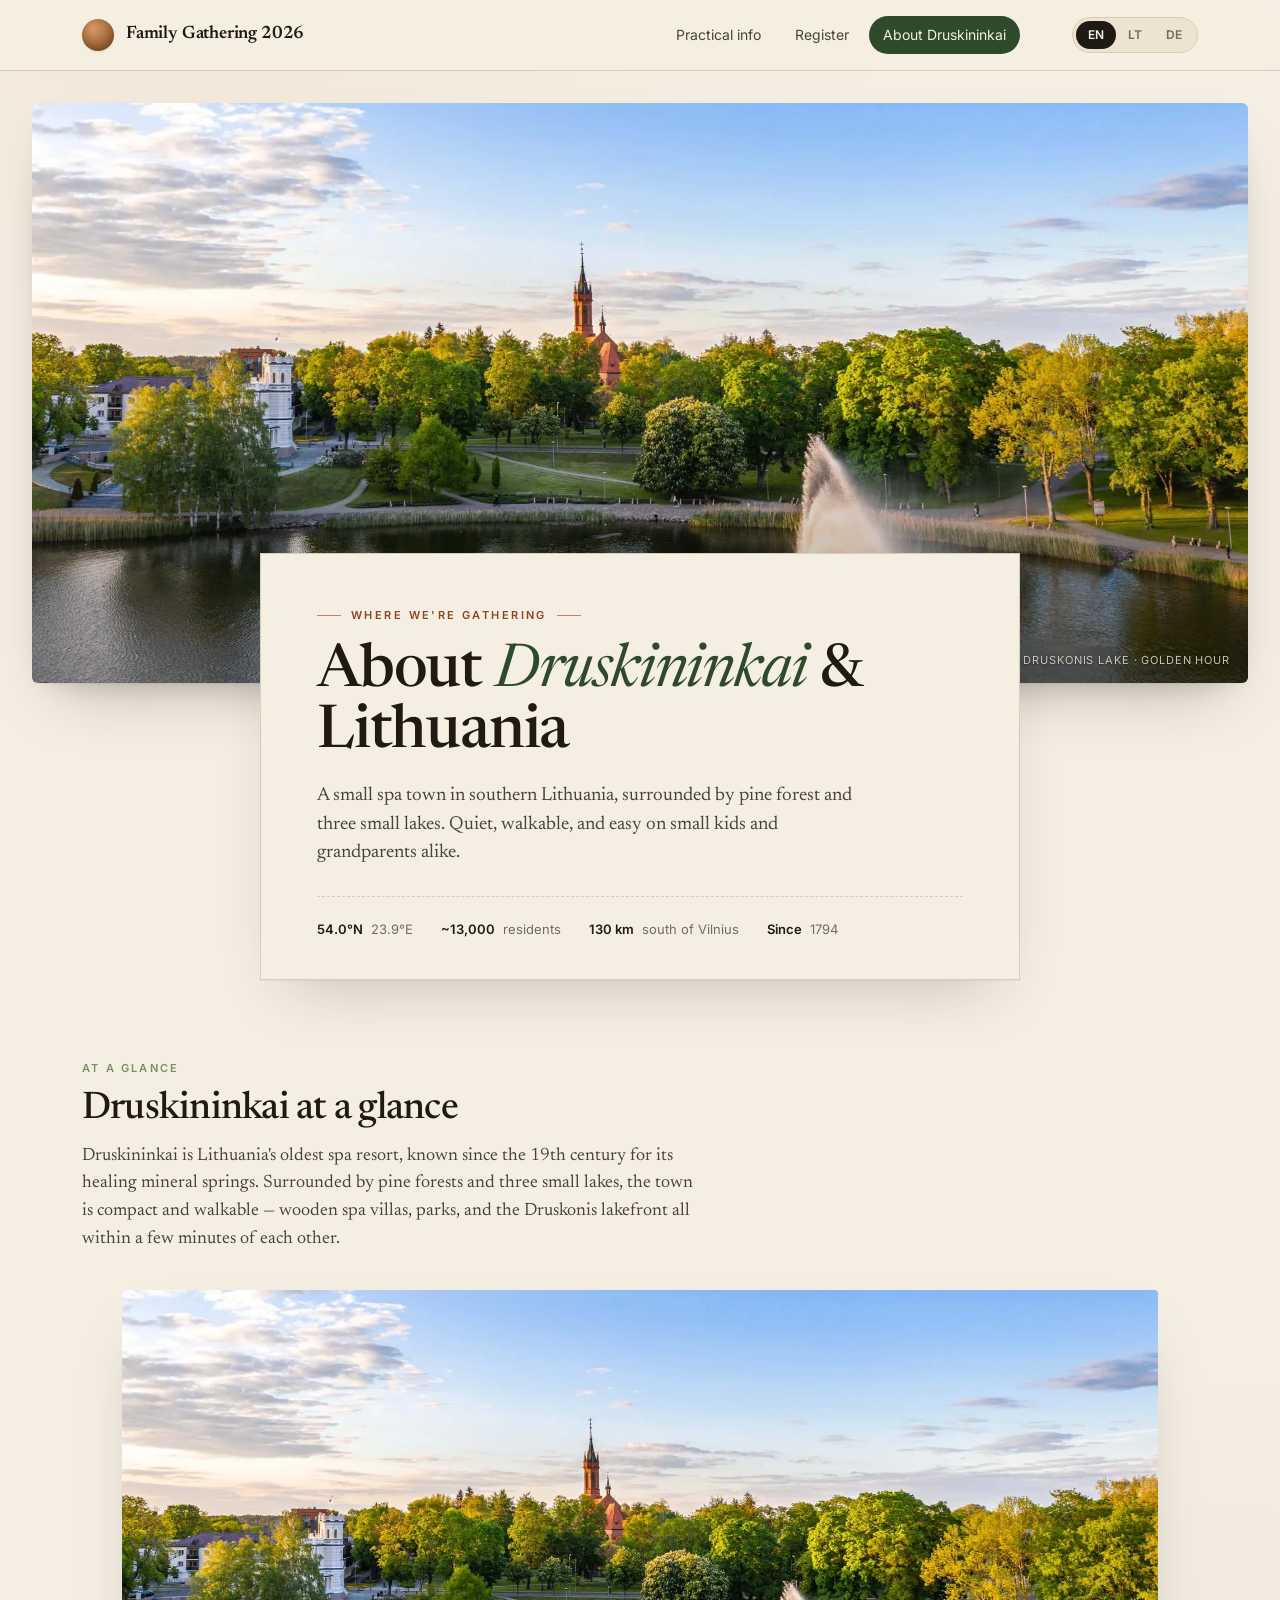
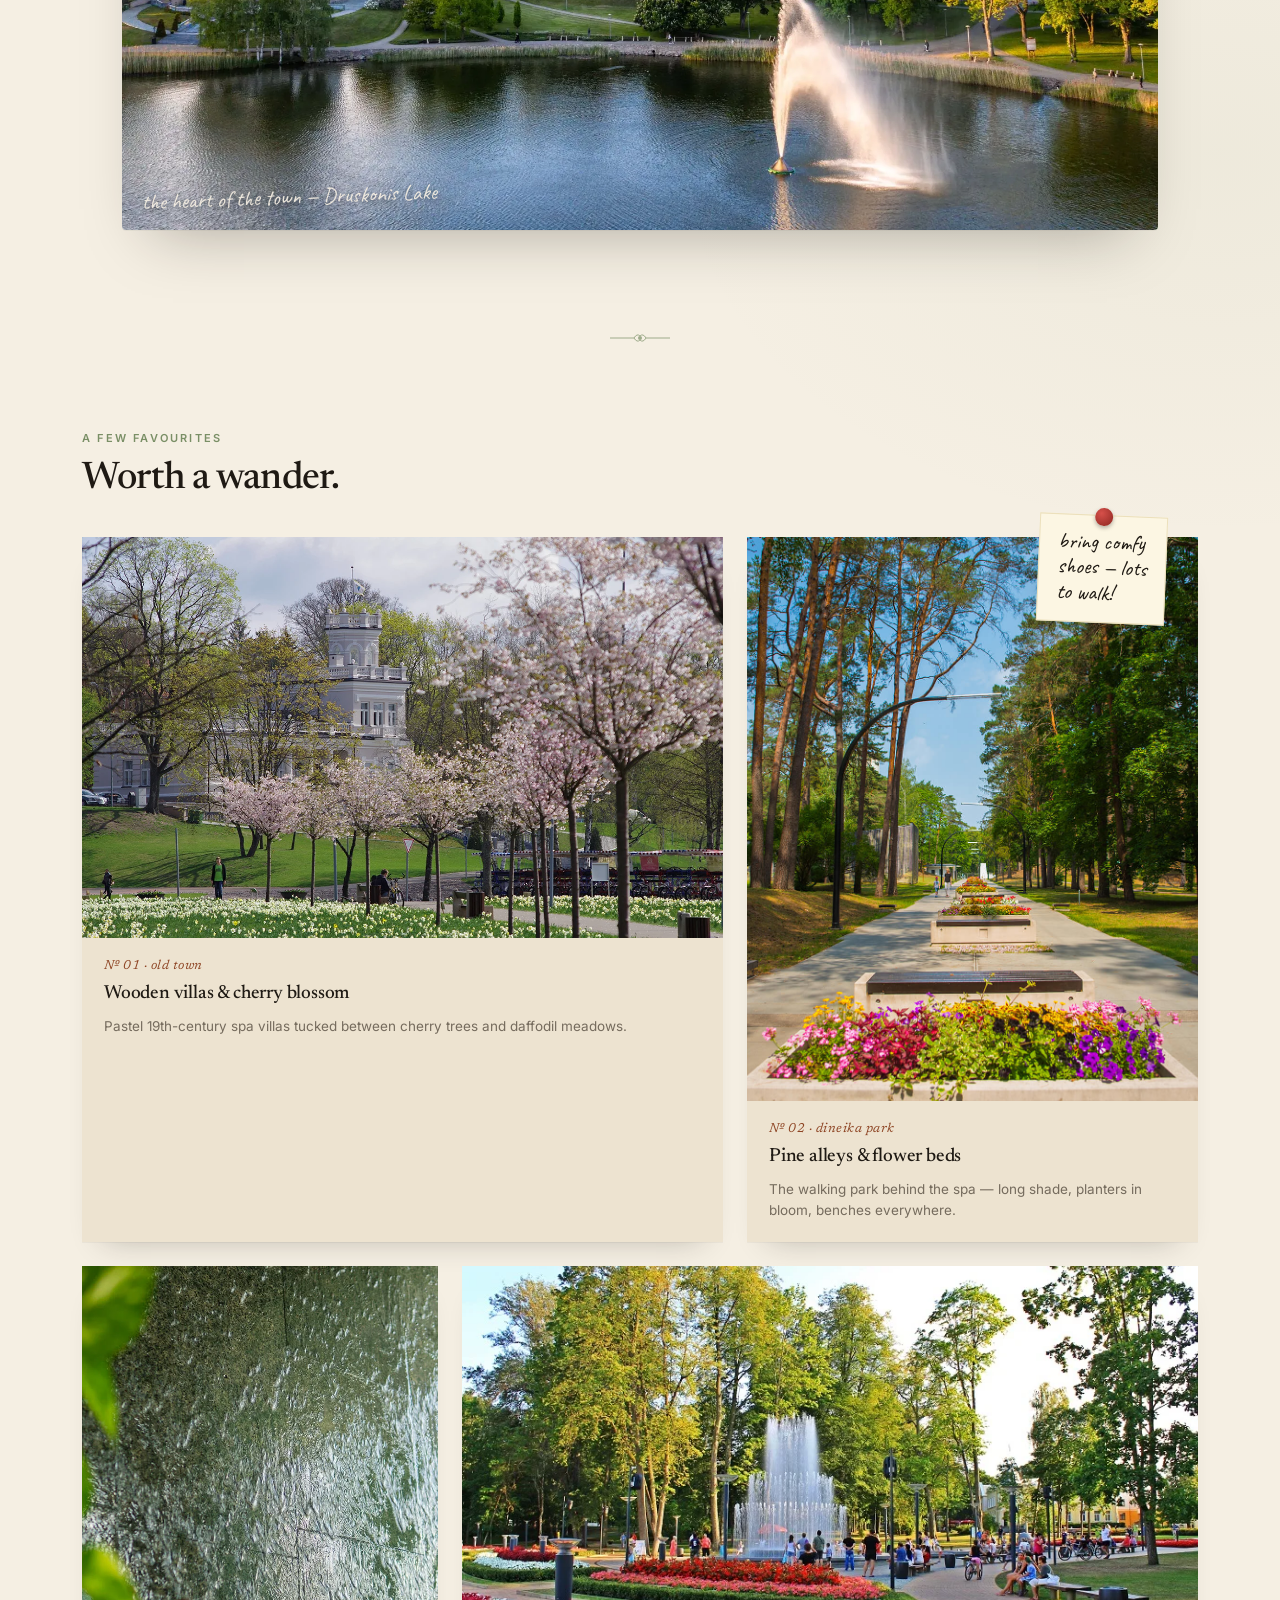
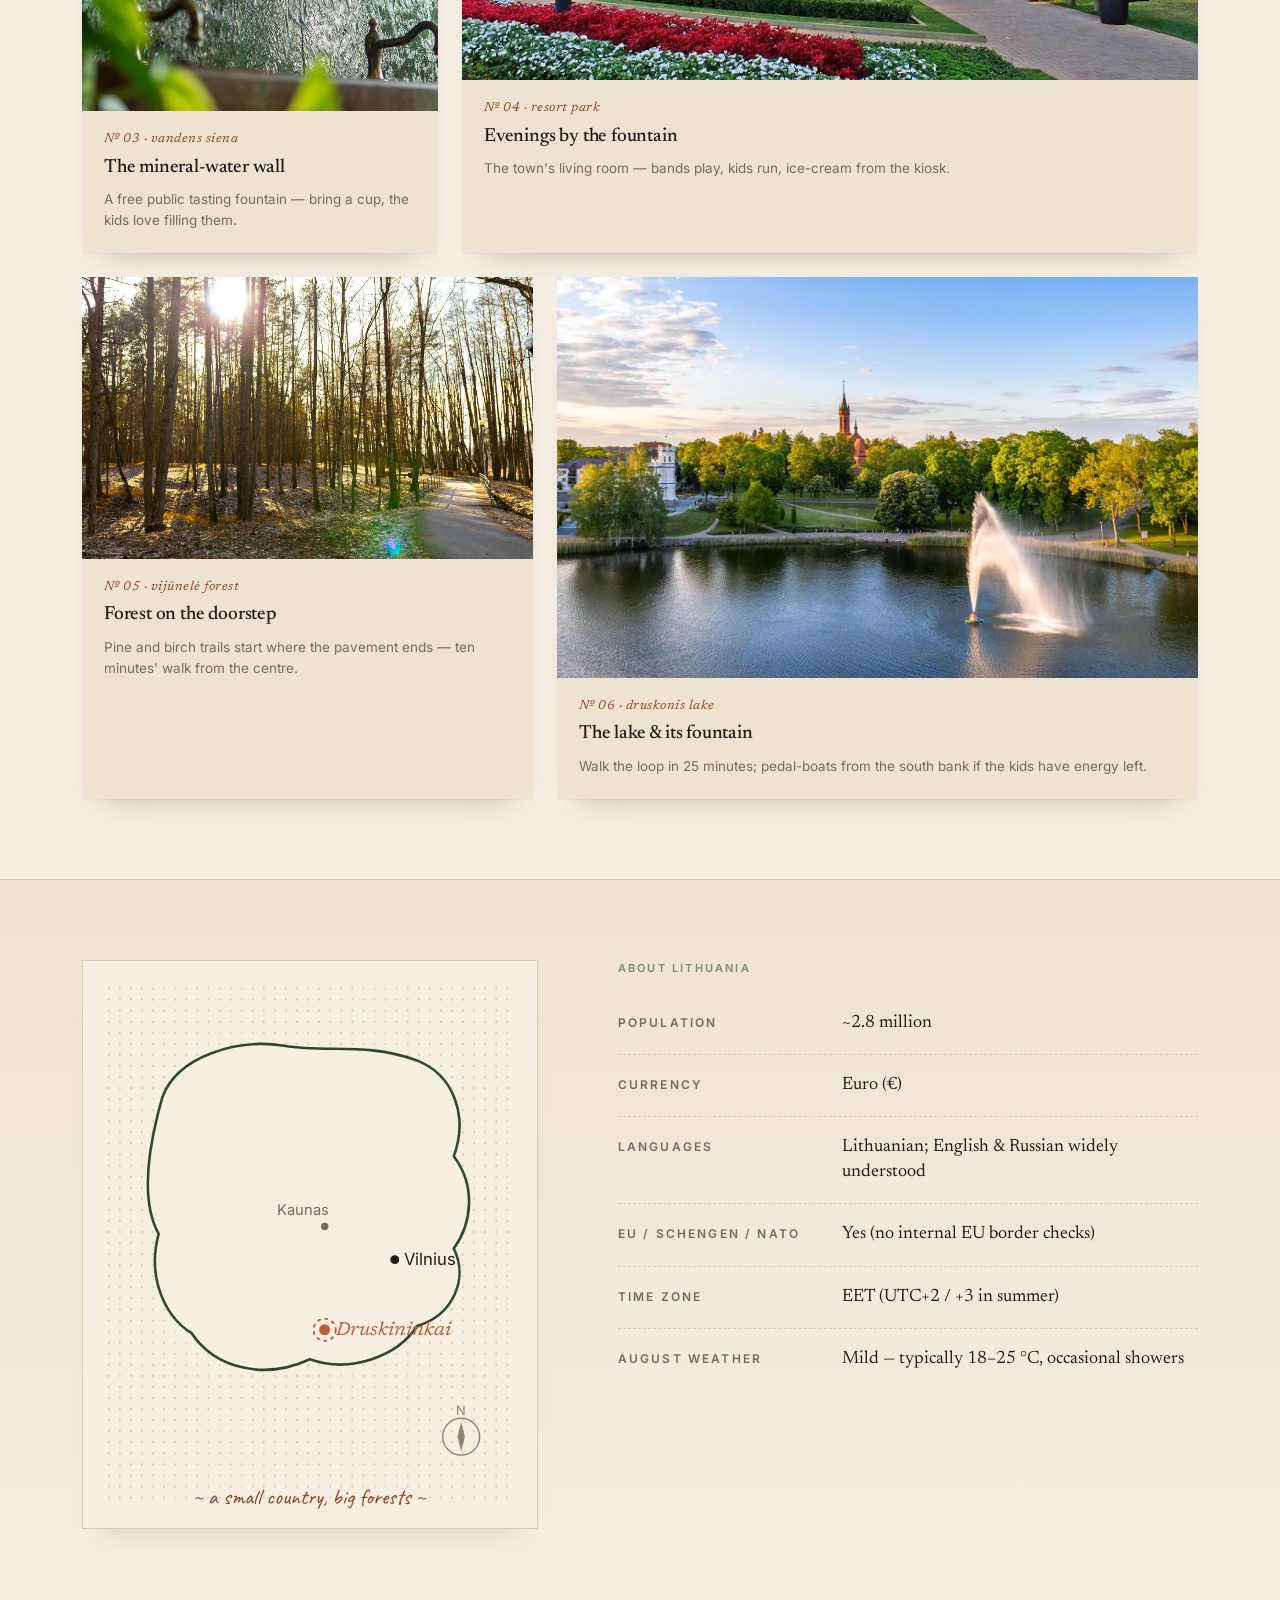
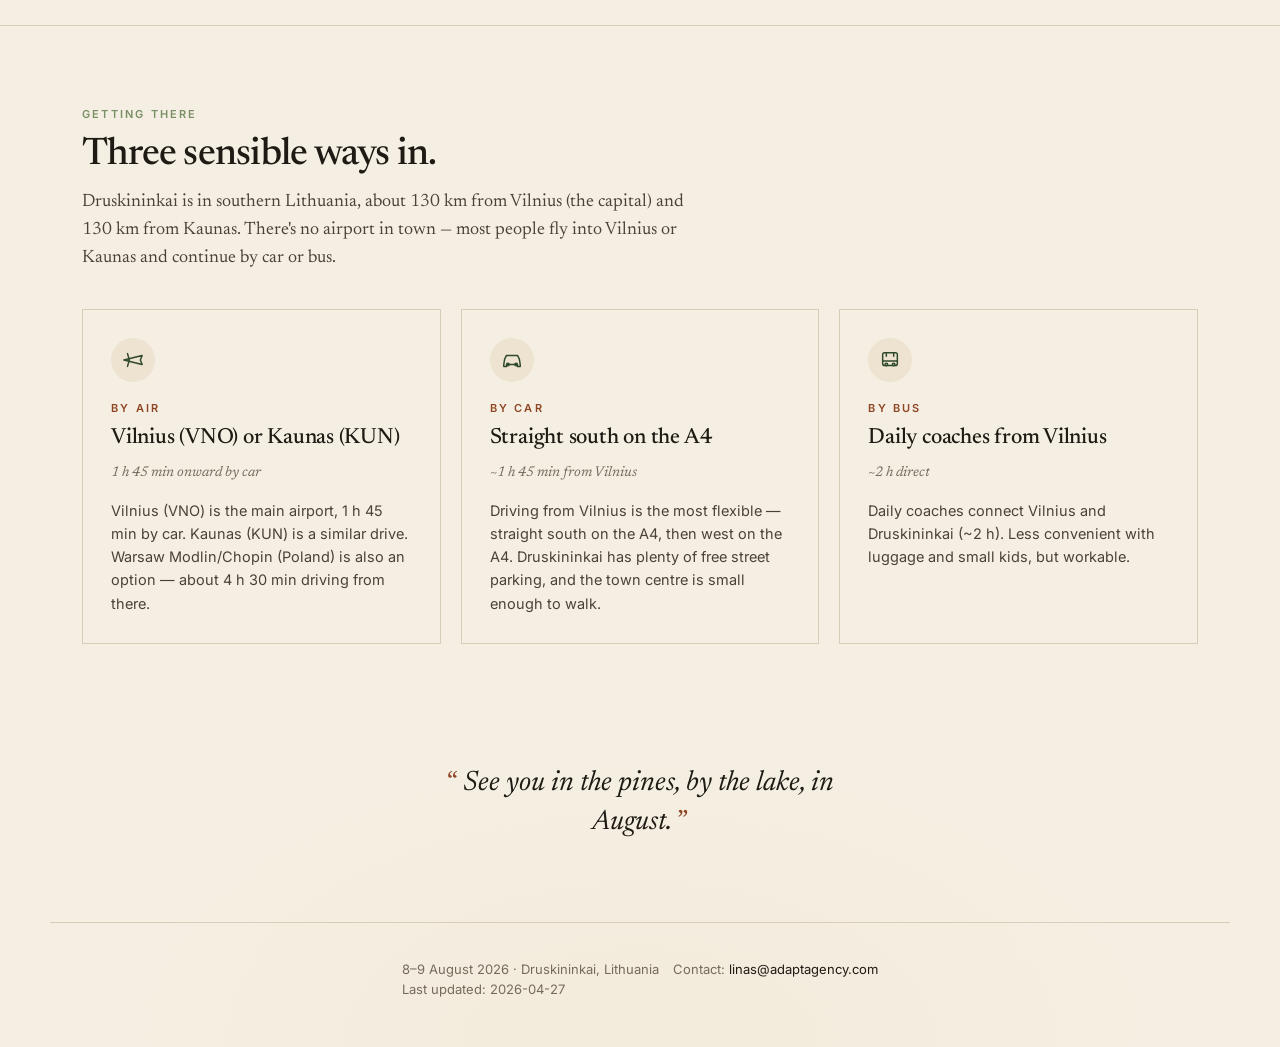
==== commit 65c29bcb: "Remove signoff line and tidy gitignore Co-Authored-By: Claude Sonnet 4.6 <noreply@anthropic.com>" ====
--- a/about.html
+++ b/about.html
@@ -262,7 +262,6 @@
 <!-- ─── CLOSE ─── -->
 <section class="close">
   <p class="quote" data-i18n="close.quote">See you in the pines, by the lake, in August.</p>
-  <div class="signoff" data-i18n="close.signoff">&mdash; with love, the family</div>
 </section>
 
 </main>
